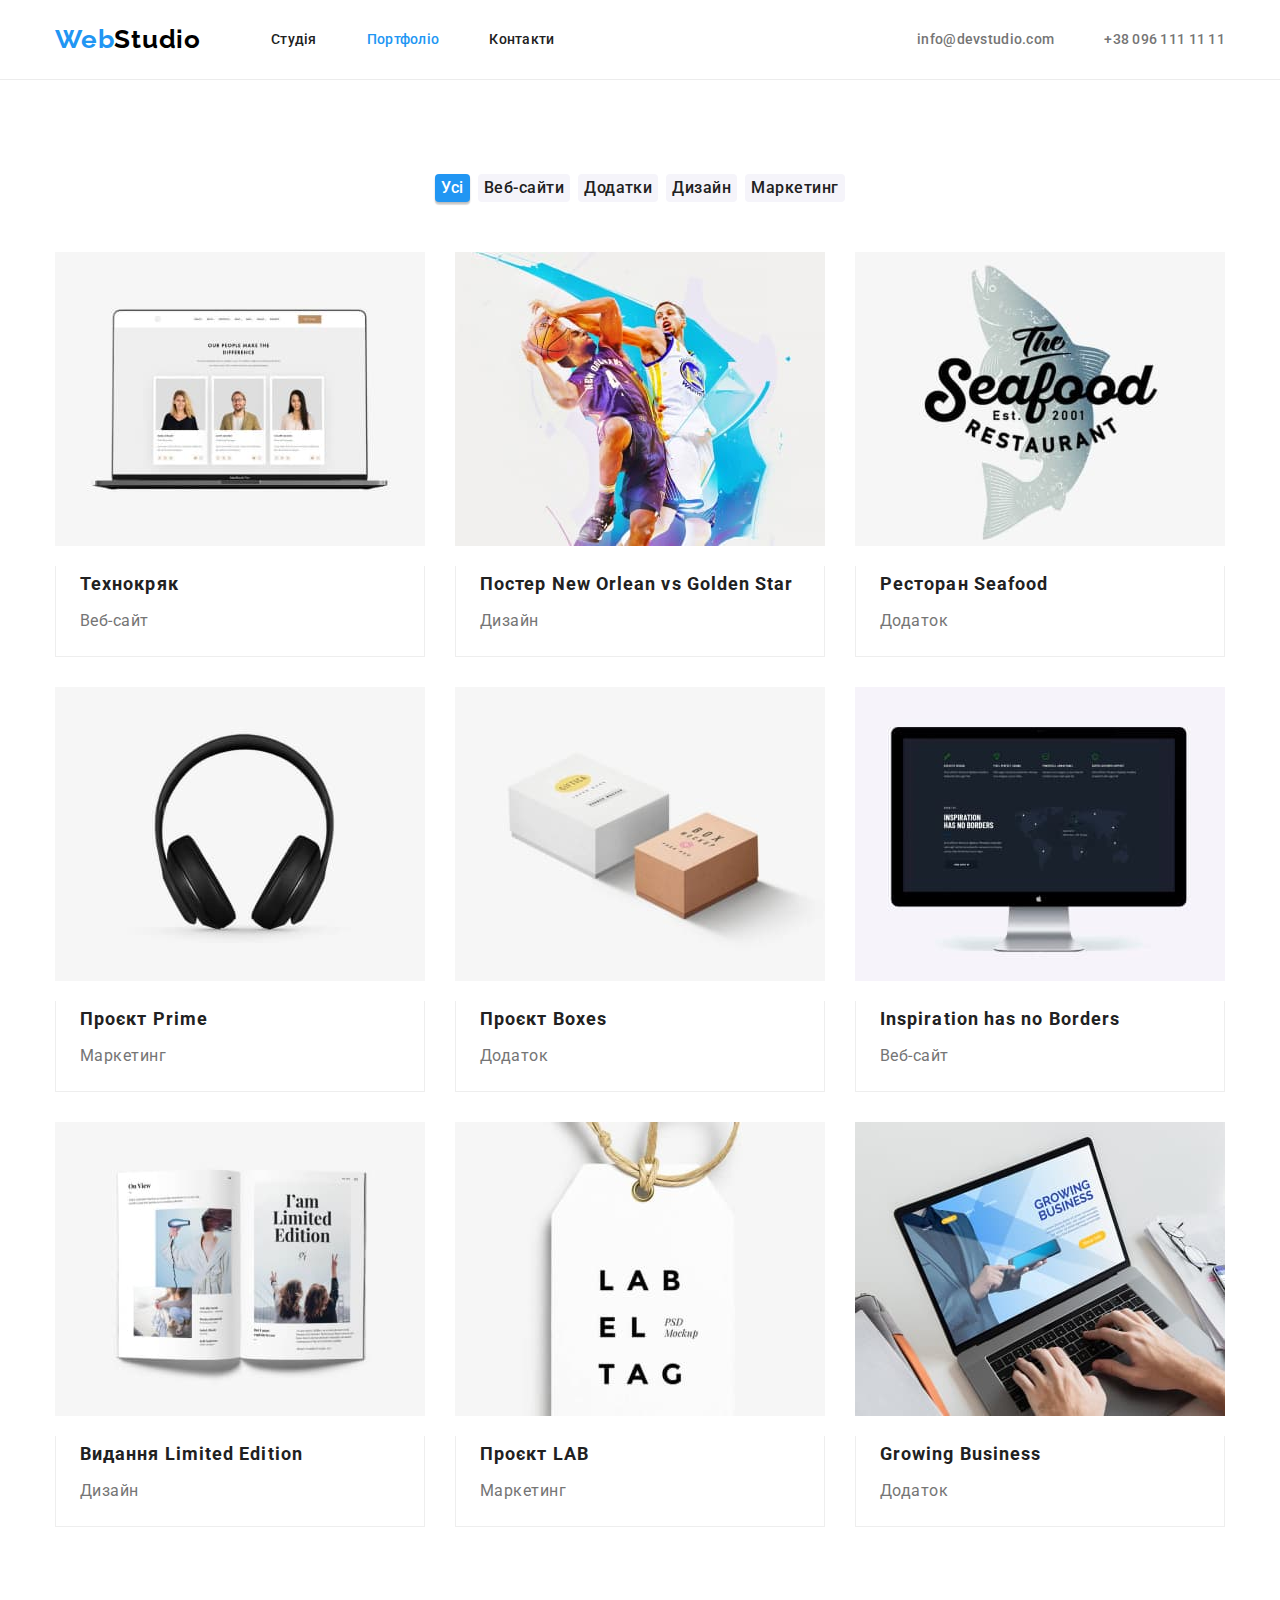
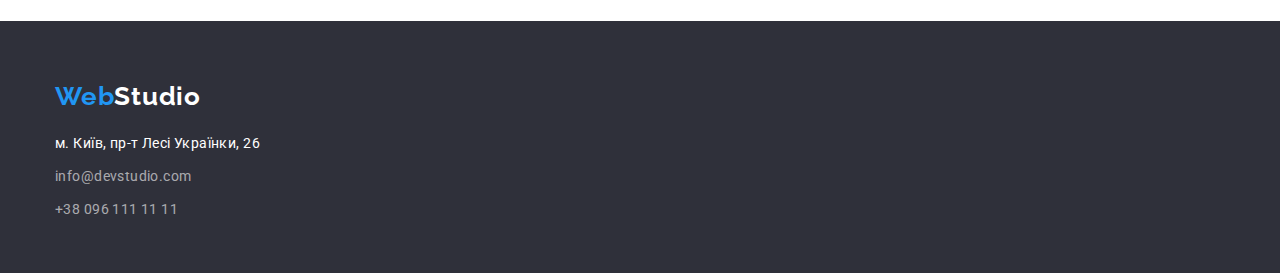
==== portfolio.html @ 55c9d92f "did my hw" ====
<!DOCTYPE html>
<html lang="uk">
<head>
    <meta charset="UTF-8">
    <meta http-equiv="X-UA-Compatible" content="IE=edge">
    <meta name="viewport" content="width=device-width, initial-scale=1.0">
    <title>WebStudio | Портфоліо</title>
    <link rel="preconnect" href="https://fonts.googleapis.com">
    <link rel="preconnect" href="https://fonts.gstatic.com" crossorigin>
    <link href="https://fonts.googleapis.com/css2?family=Raleway:wght@700&family=Roboto:wght@400;500;700;900&display=swap" rel="stylesheet">
    <link rel="stylesheet" href="https://cdn.jsdelivr.net/npm/modern-normalize@1.1.0/modern-normalize.min.css">
    <link rel="stylesheet" href="./css/styles.css">
</head>
<body>
    <header class="page-header">
        <div class="container header-div">
            <nav class="header-navigation">
                <a href="./index.html" class="link header-logo"><span class="logo-web">Web</span><span class="header-logo-studio">Studio</span></a>
                <ul class="list menu">
                    <li><a href="./index.html" class="nav-studio link">Студія</a></li>
                    <li><a href="./portfolio.html" class="nav-portfolio nav-portfolio-blue link">Портфоліо</a></li>
                    <li><a href="#" class="nav-contacts link">Контакти</a></li>
                </ul>
            </nav>

            <ul class="list header-contacts">
                <li><a href="mailto:info@devstudio.com" class="header-mail link">info@devstudio.com</a></li>
                <li><a href="tel:+380961111111" class="header-tel link">+38 096 111 11 11</a></li>
            </ul>
        
        </div>
    </header>

    <main>
        <section class="section-portfolio">
            <div class="container">
            <h1 style="display:none;">Portfolio</h1>
            <ul class="list portfolio-menu">
                <li><button type="button" class="portfolio-button button portfolio-button-pushed">Усі</button></li>
                <li><button type="button" class="portfolio-button button">Веб-сайти</button></li>
                <li><button type="button" class="portfolio-button button">Додатки</button></li>
                <li><button type="button" class="portfolio-button button">Дизайн</button></li>
                <li><button type="button" class="portfolio-button button">Маркетинг</button></li>
            </ul>
            <ul class="list portfolio">
                <li>
                    <a href="" class="link">
                        <img 
                        src="./images/portfolio/portfolio-1.jpg" 
                        alt="WebSite"
                        width="370"
                        class="img"
                        >
                        <div class="portfolio-text">
                            <h2 class="portfolio-title">Технокряк</h2>
                            <p class="portfolio-paragraph">Веб-сайт</p>
                        </div>
                    </a>
                </li>
                <li>
                    <a href="" class="link">
                        <img 
                        src="./images/portfolio/portfolio-2.jpg" 
                        alt="Poster"
                        width="370"
                        class="img"
                        >
                        <div class="portfolio-text">
                            <h2 class="portfolio-title">Постер <span lang="en">New Orlean vs Golden Star</span></h2>
                            <p class="portfolio-paragraph">Дизайн</p>
                        </div>
                    </a>
                </li>
                <li>
                    <a href="" class="link">
                        <img 
                        src="./images/portfolio/portfolio-3.jpg" 
                        alt="Seafood logo"
                        width="370"
                        class="img"
                        >
                        <div class="portfolio-text">
                            <h2 class="portfolio-title">Ресторан <span lang="en">Seafood</span></h2>
                            <p class="portfolio-paragraph">Додаток</p>
                        </div>
                    </a>
                </li>
                <li>
                    <a href="" class="link">
                        <img 
                        src="./images/portfolio/portfolio-4.jpg" 
                        alt="Headphones"
                        width="370"
                        class="img"
                        >
                        <div class="portfolio-text">
                            <h2 class="portfolio-title">Проєкт <span lang="en">Prime</span></h2>
                            <p class="portfolio-paragraph">Маркетинг</p>
                        </div>
                    </a>
                </li>
                <li>
                    <a href="" class="link">
                        <img 
                        src="./images/portfolio/portfolio-5.jpg" 
                        alt="Boxes"
                        width="370"
                        class="img"
                        >
                        <div class="portfolio-text">
                            <h2 class="portfolio-title">Проєкт <span lang="en">Boxes</span></h2>
                            <p class="portfolio-paragraph">Додаток</p>
                        </div>
                    </a>
                </li>
                <li>
                    <a href="" class="link">
                        <img 
                        src="./images/portfolio/portfolio-6.jpg" 
                        alt="WebSite"
                        width="370"
                        class="img"
                        >
                        <div class="portfolio-text">
                            <h2 lang="en"  class="portfolio-title">Inspiration has no Borders</h2>
                            <p class="portfolio-paragraph">Веб-сайт</p>
                        </div>
                    </a>
                </li>
                <li>
                    <a href="" class="link">
                        <img 
                        src="./images/portfolio/portfolio-7.jpg" 
                        alt="Magazine"
                        width="370"
                        class="img"
                        >
                        <div class="portfolio-text">
                            <h2 class="portfolio-title">Видання <span lang="en">Limited Edition</span></h2>
                            <p class="portfolio-paragraph">Дизайн</p>
                        </div>
                    </a>
                </li>
                <li>
                    <a href="" class="link">
                        <img 
                        src="./images/portfolio/portfolio-8.jpg" 
                        alt="Tag"
                        width="370"
                        class="img"
                        >
                        <div class="portfolio-text">
                            <h2 class="portfolio-title">Проєкт <span lang="en">LAB</span></h2>
                            <p class="portfolio-paragraph">Маркетинг</p>
                        </div>
                    </a>
                </li>
                <li>
                    <a href="" class="link">
                        <img 
                        src="./images/portfolio/portfolio-9.jpg" 
                        alt="Growing Business app"
                        width="370"
                        class="img"
                        >
                        <div class="portfolio-text">
                            <h2 lang="en"  class="portfolio-title">Growing Business</h2>
                            <p class="portfolio-paragraph">Додаток</p>
                        </div>
                    </a>
                </li>
            </ul>
            </div>
        </section>
    </main>

    <footer class="webstudio-footer">
        <div class="container footer-div">
            <a href="./index.html" class="link footer-logo"><span class="logo-web">Web</span><span class="footer-logo-studio">Studio</span></a>

            <address>
                <ul class="list footer-contacts">
                    <li><a href="https://goo.gl/maps/LkWWDxqze2N2HtQS6" class="footer-address link">м. Київ, пр-т Лесі Українки, 26</a></li>
                    <li><a href="mailto:info@devstudio.com" class="footer-mail link">info@devstudio.com</a></li>
                    <li><a href="tel:+380961111111" class="footer-tel link">+38 096 111 11 11</a></li>
                </ul>
            </address>
        </div>
    </footer>
</body>
</html>
---- css/styles.css ----
body {
    background-color: #fff;
    font-family: 'Roboto';
}

h1, h2, h3, h4, h5, h6, p {
    margin-top: 0;
    margin-bottom: 0;
}

ul {
    margin-top: 0;
    margin-bottom: 0;
    padding-left: 0;
}

.container {
    width: 1200px;
    margin-left: auto;
    margin-right: auto;
    padding-left: 15px;
    padding-right: 15px;
}

.img {
    display: block;
}

.link {
    text-decoration: none;
}

.list {
    list-style: none;
}

.button {
    font-family: inherit;
    cursor: pointer;
    border: none;
}

/*========================================|HEADER|========================================*/

.page-header {
    background-color: #FFFFFF;
    height: 80px;
    border-bottom: 1px solid #ECECEC;
}

.menu, .header-contacts {
    gap: 50px;
    margin-top: 24px;
}

.header-div {
    justify-content: space-between;
}

.header-navigation, .menu, .header-contacts, .header-div {
    display: flex;
    align-items: center;
    justify-content: space-between;
    justify-items: center;
}

.header-logo {
    margin-right: 70px;
    margin-top: 24px;
}

.logo-web {
    color: #2196F3;
    text-decoration: none;
    font-family: 'Raleway', sans-serif;
    font-weight: 700;
    font-size: 26px;
    line-height: 1.19;
    letter-spacing: 0.03em;
}

.nav-studio:hover, .nav-portfolio:hover, .nav-contacts:hover, .header-mail:hover, .header-tel:hover, .footer-mail:hover, .footer-tel:hover, .footer-address:hover {
    color: #2196F3;
}

.header-logo-studio {
    color: #000;
    text-decoration: none;
    font-family: 'Raleway', sans-serif;
    font-weight: 700;
    font-size: 26px;
    line-height: 1.19;
    letter-spacing: 0.03em;
    
}

.nav-studio, .nav-portfolio, .nav-contacts {
    font-weight: 500;
    font-size: 14px;
    line-height: 1.14;
    letter-spacing: 0.02em;
    color: #212121;
}

.nav-studio-blue, .nav-portfolio-blue {
    color: #2196f3;
}

.header-tel, .header-mail {
    color: #757575;
    font-weight: 500;
    font-size: 14px;
    line-height: 1.14;
    letter-spacing: 0.02em;
}

/*========================================|TOP|========================================*/

.top-section {
    background-color: #2F303A;
}

.top-div {
    display: flex;
    flex-direction: column;
    align-items: center;
}

.top-title {
    color: #fff;
    font-weight: 900;
    font-size: 44px;
    line-height: 1.36;
    text-align: center;
    letter-spacing: 0.06em;
    text-transform: uppercase;
    padding: 200px 452px 30px;
}

.top-button {
    background-color: #2196F3;
    box-shadow: 0px 4px 4px rgba(0, 0, 0, 0.15);
    border-radius: 4px;
    font-weight: 700;
    font-size: 16px;
    line-height: 1.875;
    display: flex;
    align-items: center;
    text-align: center;
    letter-spacing: 0.06em;
    color: #FFFFFF;
    justify-content: center;
    margin-bottom: 200px;
}

.top-button:hover {
    background-color: #188CE8; 
}

/*========================================|BENEFITS|========================================*/

.section-our-benefits {
    padding-top: 94px;
}

.our-benefits-list {
    display: flex;
    justify-content: center;
    gap: 30px;
}

.benefits-titles {
    font-weight: 700;
    font-size: 14px;
    line-height: 1.14;
    letter-spacing: 0.03em;
    text-transform: uppercase;
    color: #212121;
}

.benefits-paragraph {
    font-weight: 400;
    font-size: 14px;
    line-height: 1.71;
    letter-spacing: 0.03em;
    color: #757575;
}

/*========================================|WHAT WE DO|========================================*/

.section-we-do {
    padding-top: 94px;
    padding-bottom: 94px;
}

.we-do-title {
    font-weight: 700;
    font-size: 36px;
    line-height: 1.17;
    text-align: center;
    letter-spacing: 0.03em;
    color: #212121;
    margin-bottom: 50px;
}

.we-do-img {
    display: flex;
    justify-content: center;
    flex-wrap: wrap;
    gap: 30px;
}

/*========================================|OUR TEAM|========================================*/

.section-our-team {
    /* height: 648px;
    top: 1446px; */
    background: #F5F4FA;
    padding-top: 94px;
    padding-bottom: 94px;
}

.our-team-title {
    font-weight: 700;
    font-size: 36px;
    line-height: 1.17;
    text-align: center;
    letter-spacing: 0.03em;
    color: #212121;
    margin-bottom: 50px;
}

.our-team-list {
    display: flex;
    justify-content: center;
    flex-wrap: wrap;
    gap: 30px;
}

.our-team-block {
    box-shadow: 0px 1px 3px rgba(0, 0, 0, 0.12), 0px 1px 1px rgba(0, 0, 0, 0.14), 0px 2px 1px rgba(0, 0, 0, 0.2);
    border-radius: 0px 0px 4px 4px;
    background-color: #FFFFFF;
}

.our-team-names {
    font-weight: 500;
    font-size: 16px;
    line-height: 1.19;
    letter-spacing: 0.03em;
    color: #212121;
    margin-top: 30px;
    margin-bottom: 10px;
    text-align: center;
}

.our-team-paragraph {
    font-weight: 400;
    font-size: 16px;
    line-height: 19px;
    letter-spacing: 0.03em;
    color: #757575;
    margin-bottom: 30px;
    text-align: center;
}

/*========================================|PORTFOLIO|========================================*/

.section-portfolio {
    background-color: #fff;
}

.portfolio {
    display: flex;
    flex-wrap: wrap;
    gap: 30px;
    justify-content: center;
    padding-bottom: 94px;
}

.portfolio-text {
    border-bottom: 1px solid #EEEEEE;
    border-left: 1px solid #EEEEEE;
    border-right: 1px solid #EEEEEE;
}

.portfolio-menu {
    display: flex;
    justify-content: center;
    gap: 8px;
    margin-bottom: 50px;
    margin-top: 94px;
}

.portfolio-button {
    background-color: #F5F4FA;
    border-radius: 4px;
    font-weight: 500;
    font-size: 16px;
    line-height: 26px;
    text-align: center;
    letter-spacing: 0.03em;
    color: #212121;
}

.portfolio-button:hover {
    background-color: #2196F3;
    box-shadow: 0px 3px 1px rgba(0, 0, 0, 0.1), 0px 1px 2px rgba(0, 0, 0, 0.08), 0px 2px 2px rgba(0, 0, 0, 0.12);
    border-radius: 4px;
    font-weight: 500;
    font-size: 16px;
    line-height: 26px;
    text-align: center;
    letter-spacing: 0.03em;
    color: #FFFFFF;
}

.portfolio-button-pushed {
    background-color: #2196F3;
    box-shadow: 0px 3px 1px rgba(0, 0, 0, 0.1), 0px 1px 2px rgba(0, 0, 0, 0.08), 0px 2px 2px rgba(0, 0, 0, 0.12);
    border-radius: 4px;
    font-weight: 500;
    font-size: 16px;
    line-height: 26px;
    text-align: center;
    letter-spacing: 0.03em;
    color: #FFFFFF;
}

.portfolio-title {
    color: #212121;
    font-weight: 700;
    font-size: 18px;
    line-height: 2;
    letter-spacing: 0.06em;
    margin-left: 24px;
    margin-right: 24px;
    margin-top: 20px;
}

.portfolio-paragraph {
    color: #757575;
    font-weight: 400;
    font-size: 16px;
    line-height: 1.875;
    letter-spacing: 0.03em;
    margin: 4px 24px 20px;
}

/*========================================|FOOTER|========================================*/

.webstudio-footer {
    background-color: #2F303A;
    height: 252px;
}

.footer-div {
    display: flex;
    flex-direction: column;
    gap: 20px;
}

.footer-contacts {
    display: flex;
    flex-direction: column;
    gap: 9px;
}

.footer-logo {
    padding-top: 60px;
}

.footer-logo-studio {
    color: #fff;
    text-decoration: none;
    font-family: 'Raleway', sans-serif;
    font-weight: 700;
    font-size: 26px;
    line-height: 1.19;
    letter-spacing: 0.03em;
}

.footer-address {
    color: #fff;
    font-family: 'Roboto', sans-serif;
    font-style: normal;
    font-weight: 400;
    font-size: 14px;
    line-height: 1.71;
    letter-spacing: 0.03em;
}

.footer-tel, .footer-mail {
    color: rgba(255, 255, 255, 0.6);
    font-family: 'Roboto';
    font-style: normal;
    font-weight: 400;
    font-size: 14px;
    line-height: 1.71;
    letter-spacing: 0.03em;
}
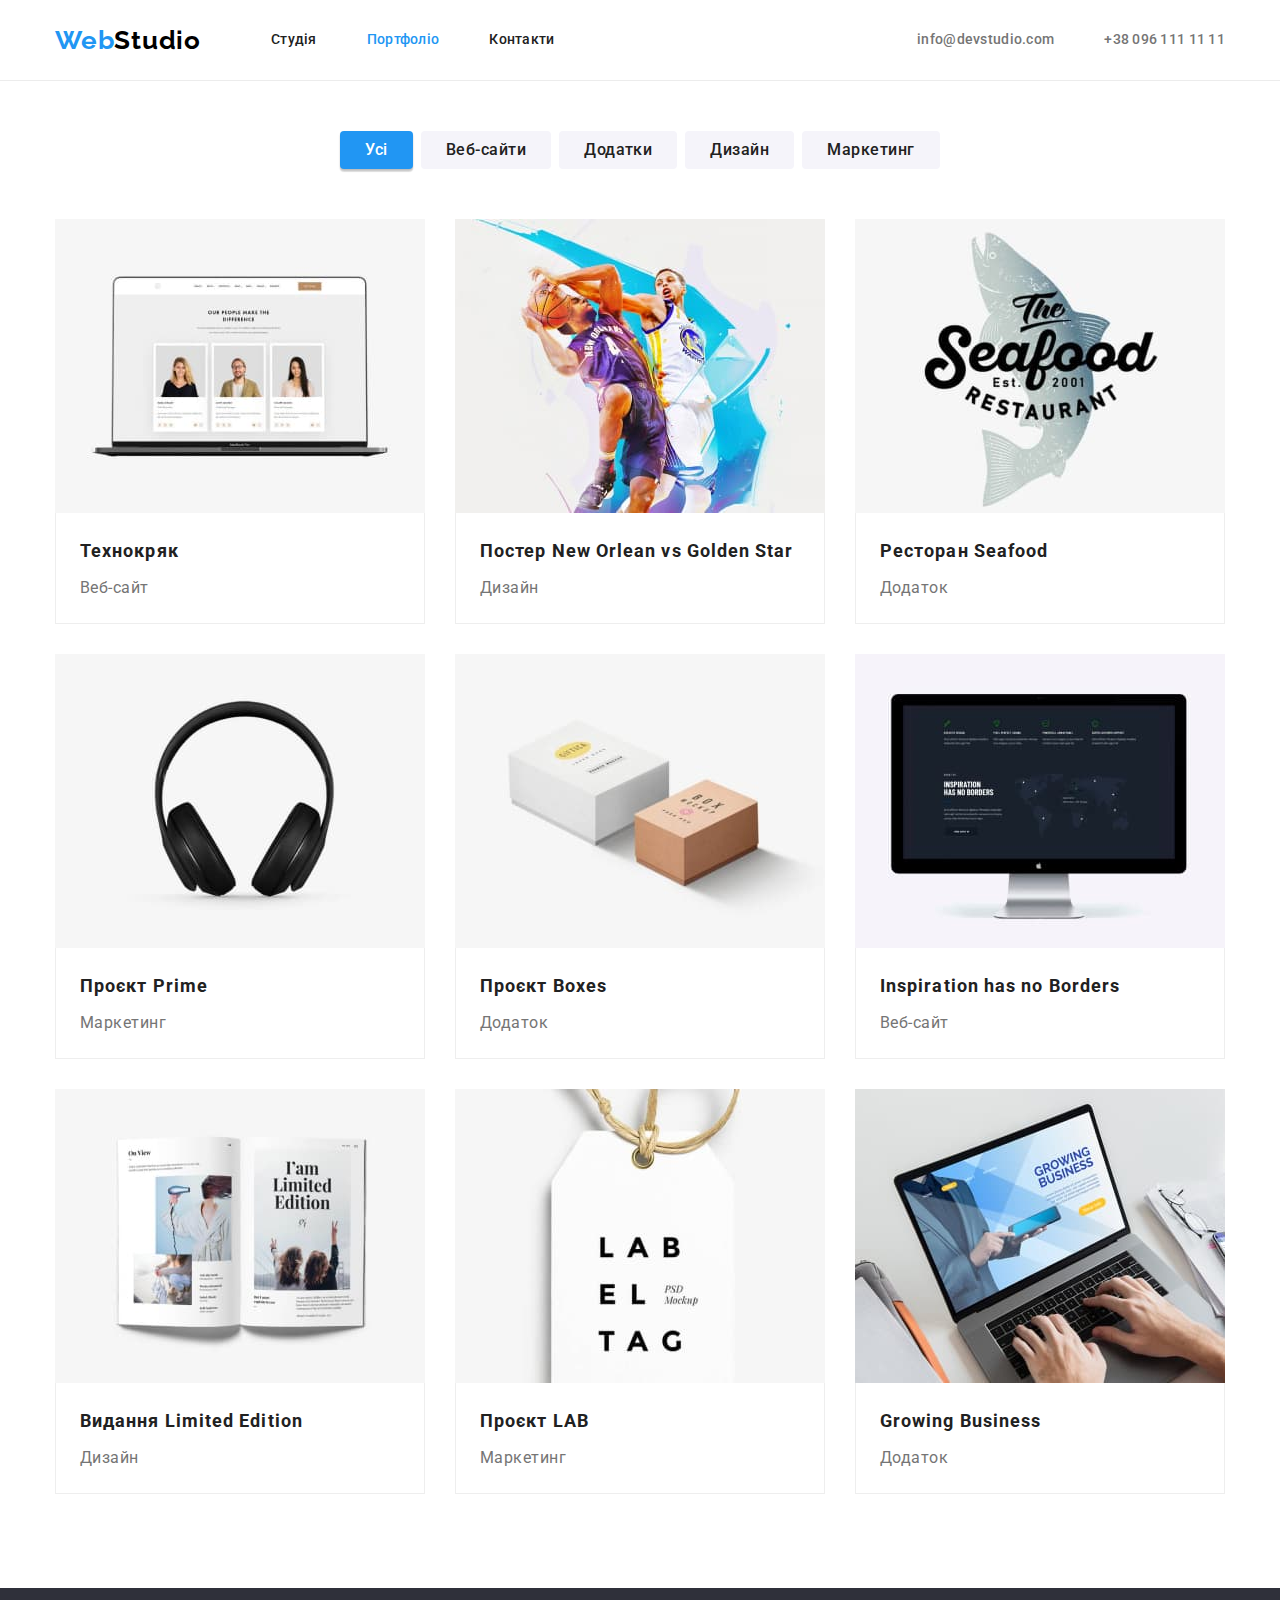
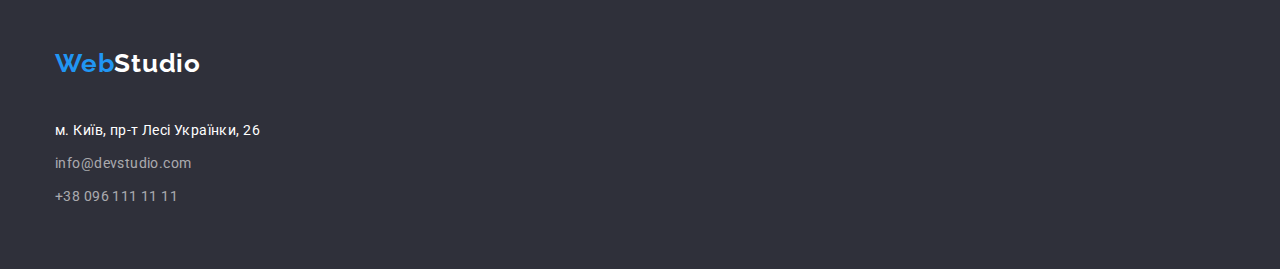
==== commit 97ea1608: "fixed my mistakes" ====
--- a/portfolio.html
+++ b/portfolio.html
@@ -17,15 +17,15 @@
             <nav class="header-navigation">
                 <a href="./index.html" class="link header-logo"><span class="logo-web">Web</span><span class="header-logo-studio">Studio</span></a>
                 <ul class="list menu">
-                    <li><a href="./index.html" class="nav-studio link">Студія</a></li>
-                    <li><a href="./portfolio.html" class="nav-portfolio nav-portfolio-blue link">Портфоліо</a></li>
-                    <li><a href="#" class="nav-contacts link">Контакти</a></li>
+                    <li><a href="./index.html" class="nav-studio link header-links">Студія</a></li>
+                    <li><a href="./portfolio.html" class="nav-portfolio nav-portfolio-blue link header-links">Портфоліо</a></li>
+                    <li><a href="#" class="nav-contacts link header-links">Контакти</a></li>
                 </ul>
             </nav>
 
             <ul class="list header-contacts">
-                <li><a href="mailto:info@devstudio.com" class="header-mail link">info@devstudio.com</a></li>
-                <li><a href="tel:+380961111111" class="header-tel link">+38 096 111 11 11</a></li>
+                <li><a href="mailto:info@devstudio.com" class="header-mail link header-links">info@devstudio.com</a></li>
+                <li><a href="tel:+380961111111" class="header-tel link header-links">+38 096 111 11 11</a></li>
             </ul>
         
         </div>
--- a/css/styles.css
+++ b/css/styles.css
@@ -24,6 +24,8 @@
 
 .img {
     display: block;
+    max-width: 100%;
+    height: auto;
 }
 
 .link {
@@ -44,13 +46,11 @@
 
 .page-header {
     background-color: #FFFFFF;
-    height: 80px;
     border-bottom: 1px solid #ECECEC;
 }
 
 .menu, .header-contacts {
     gap: 50px;
-    margin-top: 24px;
 }
 
 .header-div {
@@ -66,7 +66,6 @@
 
 .header-logo {
     margin-right: 70px;
-    margin-top: 24px;
 }
 
 .logo-web {
@@ -91,14 +90,18 @@
     font-size: 26px;
     line-height: 1.19;
     letter-spacing: 0.03em;
-    
-}
-
-.nav-studio, .nav-portfolio, .nav-contacts {
+}
+
+.header-links {
     font-weight: 500;
     font-size: 14px;
     line-height: 1.14;
     letter-spacing: 0.02em;
+    padding: 32px 0;
+    display: block;
+}
+
+.nav-studio, .nav-portfolio, .nav-contacts {
     color: #212121;
 }
 
@@ -108,16 +111,14 @@
 
 .header-tel, .header-mail {
     color: #757575;
-    font-weight: 500;
-    font-size: 14px;
-    line-height: 1.14;
-    letter-spacing: 0.02em;
 }
 
 /*========================================|TOP|========================================*/
 
 .top-section {
     background-color: #2F303A;
+    padding-top: 200px;
+    padding-bottom: 200px;
 }
 
 .top-div {
@@ -134,7 +135,8 @@
     text-align: center;
     letter-spacing: 0.06em;
     text-transform: uppercase;
-    padding: 200px 452px 30px;
+    width: 696px;
+    margin-bottom: 30px;
 }
 
 .top-button {
@@ -150,7 +152,7 @@
     letter-spacing: 0.06em;
     color: #FFFFFF;
     justify-content: center;
-    margin-bottom: 200px;
+    padding: 10px 32px;
 }
 
 .top-button:hover {
@@ -249,7 +251,7 @@
     line-height: 1.19;
     letter-spacing: 0.03em;
     color: #212121;
-    margin-top: 30px;
+    padding-top: 30px;
     margin-bottom: 10px;
     text-align: center;
 }
@@ -260,7 +262,7 @@
     line-height: 19px;
     letter-spacing: 0.03em;
     color: #757575;
-    margin-bottom: 30px;
+    padding-bottom: 30px;
     text-align: center;
 }
 
@@ -268,6 +270,8 @@
 
 .section-portfolio {
     background-color: #fff;
+    padding-top: 50px;
+    padding-bottom: 94px;
 }
 
 .portfolio {
@@ -275,13 +279,13 @@
     flex-wrap: wrap;
     gap: 30px;
     justify-content: center;
-    padding-bottom: 94px;
 }
 
 .portfolio-text {
     border-bottom: 1px solid #EEEEEE;
     border-left: 1px solid #EEEEEE;
     border-right: 1px solid #EEEEEE;
+    padding: 20px 24px;
 }
 
 .portfolio-menu {
@@ -289,7 +293,6 @@
     justify-content: center;
     gap: 8px;
     margin-bottom: 50px;
-    margin-top: 94px;
 }
 
 .portfolio-button {
@@ -301,17 +304,13 @@
     text-align: center;
     letter-spacing: 0.03em;
     color: #212121;
+    padding: 6px 25px;
 }
 
 .portfolio-button:hover {
     background-color: #2196F3;
     box-shadow: 0px 3px 1px rgba(0, 0, 0, 0.1), 0px 1px 2px rgba(0, 0, 0, 0.08), 0px 2px 2px rgba(0, 0, 0, 0.12);
     border-radius: 4px;
-    font-weight: 500;
-    font-size: 16px;
-    line-height: 26px;
-    text-align: center;
-    letter-spacing: 0.03em;
     color: #FFFFFF;
 }
 
@@ -333,9 +332,7 @@
     font-size: 18px;
     line-height: 2;
     letter-spacing: 0.06em;
-    margin-left: 24px;
-    margin-right: 24px;
-    margin-top: 20px;
+    margin-bottom: 4px;
 }
 
 .portfolio-paragraph {
@@ -344,14 +341,14 @@
     font-size: 16px;
     line-height: 1.875;
     letter-spacing: 0.03em;
-    margin: 4px 24px 20px;
 }
 
 /*========================================|FOOTER|========================================*/
 
 .webstudio-footer {
     background-color: #2F303A;
-    height: 252px;
+    padding-top: 60px;
+    padding-bottom: 60px;
 }
 
 .footer-div {
@@ -367,7 +364,7 @@
 }
 
 .footer-logo {
-    padding-top: 60px;
+    margin-bottom: 20px;
 }
 
 .footer-logo-studio {
